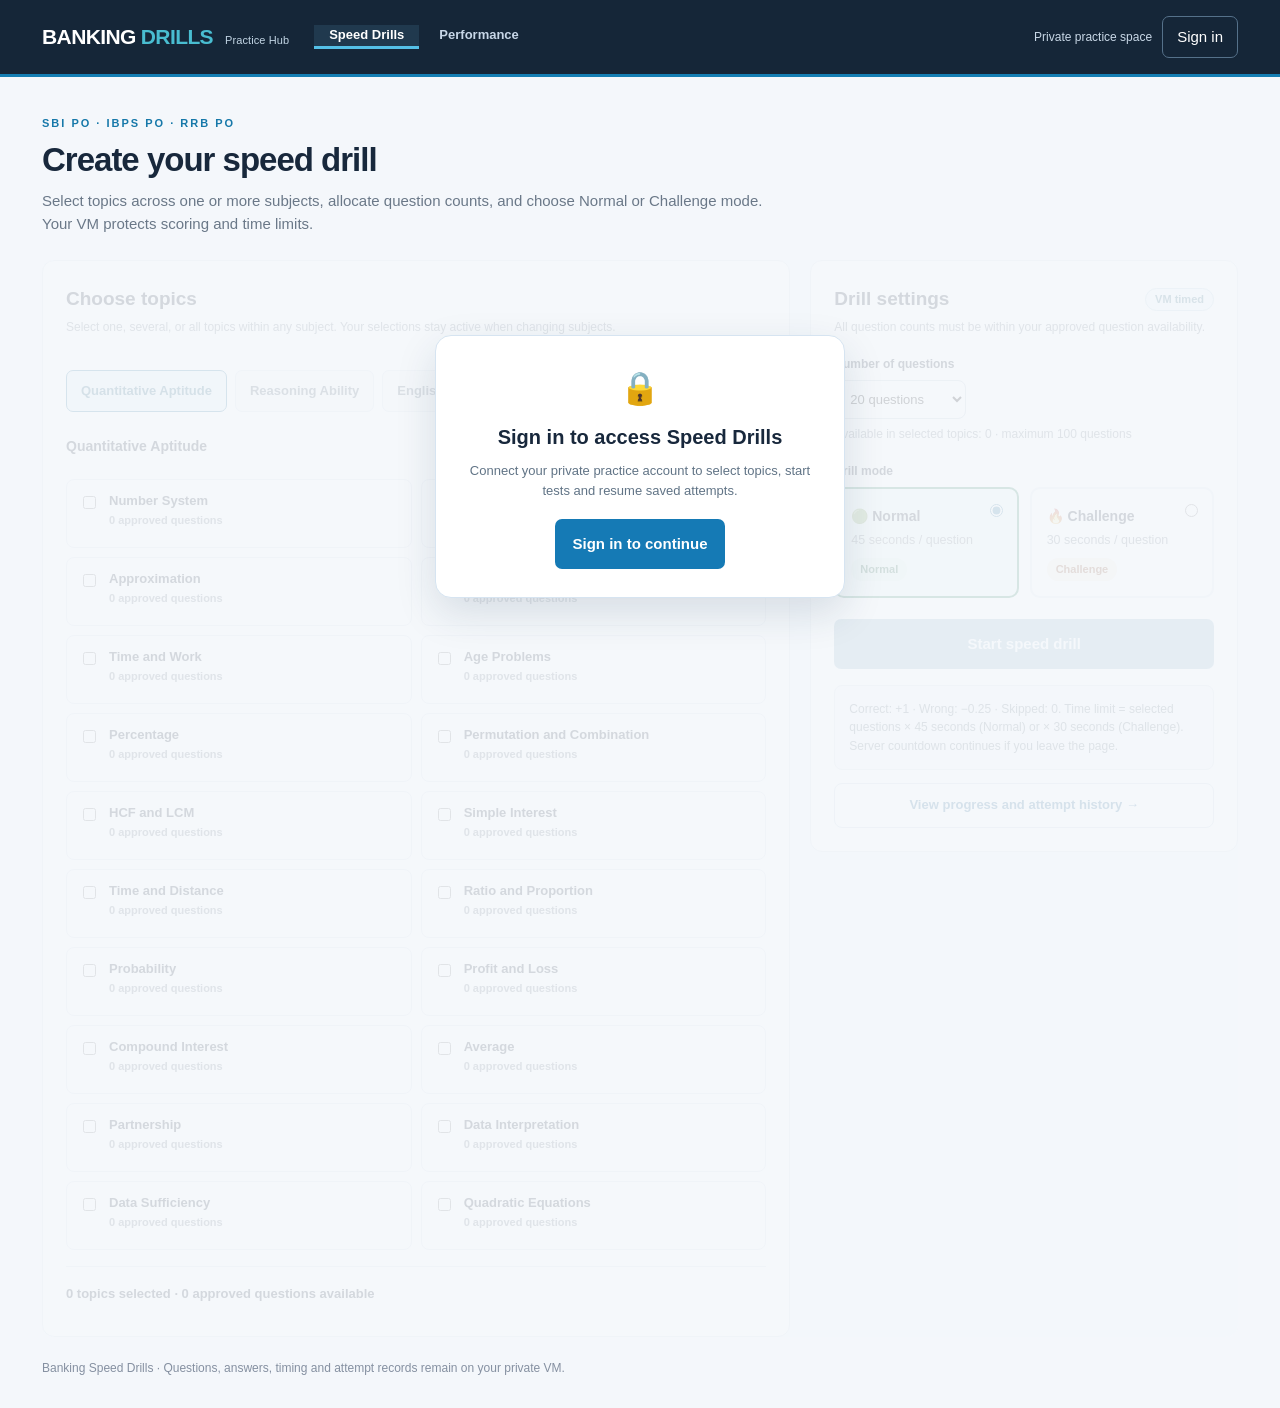
==== index.html @ c60bd1b5 "adding re" ====
<!doctype html>
<html lang="en"><head><meta charset="utf-8"><meta name="viewport" content="width=device-width,initial-scale=1"><title>Speed Drills | Banking Practice Hub</title><meta name="description" content="Create protected, timed banking exam speed drills by subject and topic."><link rel="stylesheet" href="css/drill-home.css?v=3"></head>
<body>
<header class="topbar"><div class="shell top-shell"><a class="brand" href="index.html">BANKING <span>DRILLS</span><small>Practice Hub</small></a><nav class="site-nav" aria-label="Main navigation"><a href="index.html" class="nav-item active" aria-current="page">Speed Drills</a><a href="performance.html" class="nav-item">Performance</a></nav><div class="top-actions"><span class="user-label" id="connection-state">Private practice space</span><button type="button" id="btn-unlock">Connect VM</button></div></div></header>
<main class="shell"><section class="hero"><div class="eyebrow">SBI PO · IBPS PO · RRB PO</div><h1>Create your speed drill</h1><p>Select topics across one or more subjects, allocate question counts, and choose Normal or Challenge mode. Your VM protects scoring and time limits.</p></section>
<div class="notice" id="status-banner" role="status" hidden></div>
<div class="main-grid locked" id="protected-drill">
<div id="login-mask" class="login-mask"><div class="login-mask-card"><div class="lock-icon" aria-hidden="true">🔒</div><h2>Sign in to access Speed Drills</h2><p>Connect your private practice account to select topics, start tests and resume saved attempts.</p><button type="button" class="primary" id="unlock-in-panel">Sign in to continue</button></div></div><section class="panel topics-panel"><div class="inline-header"><div><h2>Choose topics</h2><p class="small">Select one, several, or all topics within any subject. Your selections stay active when changing subjects.</p></div></div><div class="subject-tabs" role="tablist" aria-label="Subjects" id="subject-tabs"></div>
<div class="inline-header subject-toolbar"><h3 id="subject-heading">Quantitative Aptitude</h3><div class="topic-actions"><button class="subtle-btn" id="select-all" type="button">Select All</button><button class="subtle-btn clear-btn" id="clear-subject" type="button">Clear</button></div></div>
<div class="topic-grid" id="topic-list" aria-live="polite"></div>
<div class="selection-footer"><strong id="selection-help">0 topics selected</strong><div class="subject-chips" id="selected-subject-chips" aria-live="polite"></div></div></section>
<aside class="panel settings-panel"><div class="setting-title"><h2>Drill settings</h2><span class="safe-tag">VM timed</span></div><p class="small">All question counts must be within your approved question availability.</p>
<div id="single-count"><label class="setting-label" for="question-preset">Number of questions</label><div class="count-controls"><select id="question-preset" aria-label="Preset question count"><option value="5">5 questions</option><option value="10">10 questions</option><option value="15">15 questions</option><option value="20" selected>20 questions</option><option value="25">25 questions</option><option value="30">30 questions</option><option value="40">40 questions</option><option value="50">50 questions</option><option value="75">75 questions</option><option value="100">100 questions</option><option value="custom">Custom</option></select><input type="number" id="question-count" value="20" min="1" max="100" step="1" aria-label="Custom total question count" class="hidden-count" hidden></div><div class="hint" id="count-hint">Select topics to see question availability.</div></div>
<div id="multi-count" hidden><div class="setting-label">Questions by subject</div><p class="small">Set the number of questions for each selected subject. Total updates automatically.</p><div id="subject-count-fields" class="subject-count-fields"></div><div class="allocated-total"><span>Total questions</span><strong id="allocated-total">0 / 100</strong></div><div class="hint" id="allocation-hint">Maximum 100 questions per drill.</div></div>
<div class="setting-label">Drill mode</div><div class="mode-options"><label class="mode-card normal"><input type="radio" name="mode" value="normal" checked><strong>🟢 Normal</strong><small>45 seconds / question</small><span class="pill normal">Normal</span></label><label class="mode-card challenge"><input type="radio" name="mode" value="challenge"><strong>🔥 Challenge</strong><small>30 seconds / question</small><span class="pill challenge">Challenge</span></label></div>
<button id="start-drill" class="primary full" type="button">Start speed drill</button>
<div id="resume-area" class="resume-area" hidden><h3>Unfinished tests</h3><p class="hint">Resume while time remains. The VM countdown keeps running even when the browser is closed.</p><div id="resume-list"></div></div><div class="callout">Correct: +1 · Wrong: −0.25 · Skipped: 0. Time limit = selected questions × 45 seconds (Normal) or × 30 seconds (Challenge). Server countdown continues if you leave the page.</div><a class="secondary-link" href="performance.html">View progress and attempt history <span aria-hidden="true">→</span></a></aside></div>
<footer class="foot">Banking Speed Drills · Questions, answers, timing and attempt records remain on your private VM.</footer></main>
<div class="modal" id="unlock-modal" role="dialog" aria-modal="true" aria-labelledby="unlock-title"><div class="modal-box"><h2 id="unlock-title">Unlock private practice</h2><p class="hint">One-time connection on each device using your VM member credentials. No public registration.</p><form id="unlock-form"><label for="unlock-email">Account email<input type="email" id="unlock-email" required autocomplete="username" placeholder="Your VM member email"></label><label for="unlock-password">Password<input type="password" id="unlock-password" required autocomplete="current-password" placeholder="Private password"></label><div class="form-error" id="unlock-error"></div><div class="actions"><button class="secondary" type="button" id="close-unlock">Cancel</button><button class="primary" type="submit" id="submit-unlock">Connect & Sync</button></div></form></div></div>
<div class="modal" id="start-modal" role="dialog" aria-modal="true" aria-labelledby="start-title"><div class="modal-box"><h2 id="start-title">Ready to start?</h2><div id="start-summary" class="start-summary"></div><p class="hint">Your timer begins after you accept the instructions and select “I am ready to begin”. Closing the browser does not pause the timer.</p><p class="start-warning" id="unfinished-warning" hidden></p><div class="form-error" id="start-error"></div><div class="actions"><button class="secondary" id="cancel-start" type="button">Back</button><button class="primary" id="confirm-start" type="button">Start drill now</button></div></div></div>
<script src="config.js"></script><script src="js/drill-api.js?v=3"></script><script src="js/drill-home.js?v=3"></script>
</body></html>
---- css/drill-home.css ----
:root{color-scheme:light;--bg:#f4f7fb;--ink:#18283c;--muted:#6a7888;--blue:#147eb3;--line:#dce4ed;--card:#fff;--green:#168a57;--orange:#e47720}
*{box-sizing:border-box}body{margin:0;background:var(--bg);color:var(--ink);font:15px/1.55 Inter,Arial,Helvetica,sans-serif}button,input{font:inherit}button{cursor:pointer}a{color:#126eab;text-decoration:none}a:hover{text-decoration:underline}
.shell{max-width:1240px;padding:0 22px;margin:auto}.topbar{background:#152638;color:#fff;border-bottom:3px solid #147eb3}.topbar .shell{display:flex;align-items:center;justify-content:space-between;gap:20px;min-height:70px}.brand{font-weight:800;font-size:21px;letter-spacing:-.6px}.brand span{color:#49bdd1}.top-actions{display:flex;gap:10px;align-items:center}.top-actions button{border:1px solid #55718a;background:transparent;color:#fff;padding:8px 14px;border-radius:7px}.top-actions button:hover{background:#294258}.user-label{font-size:12px;color:#c9d8e7}
.hero{padding:38px 0 25px}.eyebrow{text-transform:uppercase;font-weight:800;font-size:11px;letter-spacing:2px;color:#1678a9}.hero h1{font-size:33px;letter-spacing:-1px;line-height:1.18;margin:9px 0}.hero p{color:var(--muted);max-width:730px;margin:0}.stat-grid{display:grid;grid-template-columns:repeat(4,1fr);gap:14px;margin:0 0 20px}.stat,.panel{background:#fff;border:1px solid var(--line);border-radius:12px}.stat{padding:19px 20px}.stat .number{font-weight:850;font-size:30px;line-height:1.25}.stat .description{color:var(--muted);font-size:12px}.main-grid{display:grid;grid-template-columns:minmax(0,1.75fr) minmax(305px,1fr);gap:20px;margin-bottom:22px}.panel{padding:23px}.panel h2{font-size:19px;margin:0}.panel p.small{margin:4px 0 15px;font-size:12px;color:var(--muted)}.inline-header{display:flex;justify-content:space-between;align-items:flex-start;gap:12px}.subtle-btn{padding:7px 11px;border:1px solid var(--line);border-radius:6px;background:#f8fbfe;font-size:12px;font-weight:700;color:var(--blue)}
.subject-tabs{display:flex;flex-wrap:wrap;gap:8px;margin:18px 0}.subject-tab{padding:10px 14px;border:1px solid var(--line);background:#f8f9fb;border-radius:7px;color:#465d71;font-size:13px;font-weight:700}.subject-tab.active{background:#e7f3fb;border-color:#147eb3;color:#0f668f}.topic-grid{display:grid;grid-template-columns:repeat(2,minmax(0,1fr));gap:9px}.topic{display:flex;gap:10px;align-items:flex-start;padding:12px;border:1px solid #e1e7ef;border-radius:8px;min-height:69px;cursor:pointer;background:#fff}.topic:hover{border-color:#91c5df}.topic.checked{border-color:#2581ad;background:#f2fafe}.topic input{margin-top:4px;accent-color:#1484ad}.topic .name{font-size:13px;font-weight:650;line-height:1.4}.topic .count{display:block;font-size:11px;color:var(--muted);margin-top:3px}.pill{display:inline-block;border-radius:999px;padding:3px 9px;font-size:11px;font-weight:800}.pill.normal{color:#09643b;background:#d8f5e6}.pill.challenge{color:#9d430c;background:#fff0dc}.pill.active{color:#2763a5;background:#dfedff}.pill.complete{color:#446074;background:#e9f0f6}.setting-label{display:block;font-size:12px;font-weight:800;margin:18px 0 7px}.count-field{display:flex;gap:10px;align-items:center}.count-field input{width:120px;background:#fff;border:1px solid #bfcfdc;border-radius:7px;padding:10px 12px}.hint{font-size:12px;color:var(--muted)}.mode-options{display:grid;grid-template-columns:1fr 1fr;gap:11px}.mode-card{position:relative;cursor:pointer;border:2px solid #e2eaf0;border-radius:10px;padding:15px;background:#fff}.mode-card input{position:absolute;top:12px;right:11px;accent-color:#127ab2}.mode-card strong{font-size:14px}.mode-card small{display:block;color:var(--muted);margin-top:3px}.mode-card:has(input:checked).normal{background:#edfcf4;border-color:var(--green)}.mode-card:has(input:checked).challenge{background:#fff5eb;border-color:var(--orange)}.primary{border:0;background:#157ab5;color:#fff;border-radius:7px;padding:13px 16px;font-weight:800}.primary:hover{background:#0c6297}.primary:disabled{opacity:.5;cursor:not-allowed}.primary.full{width:100%;margin-top:21px}.callout{background:#f8fbfd;border:1px solid var(--line);padding:14px;border-radius:8px;font-size:12px;color:#5d7183;margin-top:16px}.history{margin-bottom:32px}.history table{border-collapse:collapse;width:100%;font-size:13px}.history th,.history td{padding:13px 10px;text-align:left;border-bottom:1px solid var(--line)}.history th{font-size:11px;text-transform:uppercase;color:#6c8396}.history .none{padding:23px;text-align:center;color:#8090a3}.notice{padding:10px 15px;background:#fff5de;border:1px solid #f2dc9d;color:#795b21;border-radius:9px;font-size:13px;margin:0 0 20px}.progress-area{min-height:100px;border:1px dashed #d1ddea;border-radius:8px;padding:13px;margin-top:15px;display:flex;align-items:center;justify-content:center}.chart{width:100%;height:160px}.foot{font-size:12px;color:#8590a1;padding-bottom:30px}.modal{position:fixed;inset:0;background:rgba(14,30,46,.64);display:none;align-items:center;justify-content:center;z-index:99999;padding:20px}.modal.open{display:flex}.modal-box{width:min(470px,100%);background:white;border-radius:14px;padding:25px;box-shadow:0 15px 70px #0004}.modal-box h2{margin:0 0 12px;font-size:23px}.modal-box label{display:block;font-size:12px;font-weight:800;margin-top:12px}.modal-box input[type=email],.modal-box input[type=password]{display:block;border:1px solid #bac9d8;border-radius:7px;padding:12px;width:100%;margin-top:6px}.modal-box .actions{display:flex;gap:10px;margin-top:22px;justify-content:flex-end}.modal-box .actions .secondary{border:1px solid #d0d9e4;background:#f8fafc;padding:11px 16px;border-radius:7px}.form-error{color:#b32d2d;font-size:12px;margin-top:12px;min-height:18px}
@media(max-width:950px){.main-grid{grid-template-columns:1fr}.stat-grid{grid-template-columns:repeat(2,1fr)}}@media(max-width:570px){.shell{padding:0 14px}.hero{padding-top:25px}.hero h1{font-size:27px}.topic-grid{grid-template-columns:1fr}.panel{padding:17px}.topbar .shell{min-height:62px}.brand{font-size:17px}.user-label{display:none}.history{overflow-x:auto}.stat{padding:13px}.stat .number{font-size:24px}}
/* Phase 2: dedicated Drill and Performance pages, responsive subject allocations. */
.topbar .top-shell{min-height:74px;display:flex;align-items:center;gap:25px}.brand{display:flex;align-items:baseline;gap:5px;white-space:nowrap;color:#fff;text-decoration:none}.brand:hover{text-decoration:none}.brand small{font-size:11px;font-weight:500;letter-spacing:.1px;color:#c2d5e4;margin-left:7px}.site-nav{display:flex;align-items:center;gap:5px;align-self:stretch}.nav-item{padding:0 15px;display:flex;align-items:center;color:#c8d7e8;font-weight:750;font-size:13px;border-bottom:3px solid transparent;text-decoration:none}.nav-item:hover{color:#fff;text-decoration:none}.nav-item.active{color:#fff;border-bottom-color:#54c0e7;background:#20394e}.top-actions{margin-left:auto}.topics-panel{min-width:0}.subject-toolbar{align-items:center;margin:15px 0}.subject-toolbar h3{font-size:14px;margin:0}.topic-actions{display:flex;gap:8px}.subtle-btn:disabled{opacity:.45;cursor:not-allowed}.clear-btn{color:#a24536;background:#fff8f5;border-color:#e8cecb}.selection-footer{padding:17px 0 0;border-top:1px solid var(--line);margin-top:16px}.selection-footer strong{display:block;font-size:13px}.subject-chips{display:flex;flex-wrap:wrap;gap:7px;margin-top:9px}.subject-chip{background:#eef5fb;color:#3f6f90;padding:4px 9px;border-radius:99px;font-size:11px;font-weight:700}.settings-panel .setting-title{display:flex;align-items:center;justify-content:space-between;gap:10px}.safe-tag{border:1px solid #b7dce7;color:#277392;background:#effaff;padding:2px 9px;border-radius:99px;font-size:11px;font-weight:700}.count-controls{display:flex;flex-wrap:wrap;gap:9px;align-items:center}.count-controls select,.allocation-controls select{min-width:132px}.count-controls select,.count-controls input,.allocation-controls select,.allocation-controls input{background:#fff;border:1px solid #bdcedc;border-radius:8px;padding:10px 11px;max-width:100%;font:inherit;font-size:13px}.count-controls input{width:115px}.count-controls .hidden-count[hidden]{display:none}.setting-label+.count-controls+.hint{margin-top:6px}.subject-count-fields{display:grid;gap:10px}.allocation-row{display:flex;gap:8px;align-items:center;justify-content:space-between;background:#f8fbfd;padding:11px;border:1px solid #e2eaf1;border-radius:9px}.allocation-subject{display:flex;flex-direction:column;gap:2px;min-width:0}.allocation-subject strong{font-size:12px;line-height:1.25}.allocation-controls{display:flex;flex-direction:column;gap:5px;align-items:flex-end;flex-shrink:0}.allocation-controls select{min-width:0;width:128px;padding:7px}.allocation-controls input{width:128px;padding:7px}.allocated-total{display:flex;justify-content:space-between;align-items:center;padding:13px 2px 5px;border-top:1px solid var(--line);margin-top:12px;font-size:13px}.allocated-total strong{font-size:19px}.allocated-total strong.invalid{color:#b42318}.secondary-link{display:block;text-align:center;border:1px solid #cbdde9;border-radius:8px;padding:11px;margin-top:13px;font-weight:750;font-size:13px}.secondary-link:hover{background:#f0f7fc;text-decoration:none}.mode-card .pill{margin-top:8px}.start-summary{border:1px solid #e1e9f1;background:#f7fbff;border-radius:8px;padding:15px;margin-bottom:13px;line-height:1.9}.allocation-list{margin:8px 0 0;padding-left:20px;font-size:13px}.stat-grid .stat-note{color:#96a0ab;font-size:11px;margin-top:8px}.stat-grid .stat .number{font-size:27px}.performance-grid{display:grid;grid-template-columns:1fr 1fr;gap:18px;margin:0 0 21px}.movement-panel{min-height:260px}.movement-panel h2{font-size:13px;text-transform:uppercase;letter-spacing:1.5px;color:#8092b2}.movement-number{font-size:33px;font-weight:850;line-height:1.25;color:#19355f;margin-top:15px}.movement-number.negative{color:#b64e42}.movement-track{height:10px;border-radius:8px;background:#ebeff5;margin-top:35px;overflow:hidden}.movement-fill{height:100%;border-radius:9px;background:linear-gradient(90deg,#4678e2,#53bdaf);transition:width .2s}.movement-endpoints{display:flex;justify-content:space-between;gap:8px;color:#8092b2;font-size:12px;margin-top:30px}.movement-panel .hint{margin-top:12px}.performance-grid .progress-area{min-height:200px}.performance-grid .chart{height:180px}.table-wrap{overflow-x:auto}.table-wrap table{min-width:600px}.main-grid .panel{align-self:start}
@media(max-width:950px){.topbar .top-shell{gap:10px}.brand small{display:none}.site-nav{margin-left:auto}.top-actions{margin-left:0}.performance-grid{grid-template-columns:1fr}}
@media(max-width:600px){.topbar .top-shell{flex-wrap:wrap;gap:0;justify-content:space-between;padding-top:8px;padding-bottom:0}.brand{font-size:18px}.site-nav{order:3;width:100%;justify-content:stretch;margin-top:6px}.nav-item{flex:1;justify-content:center;padding:9px 5px;font-size:12px}.top-actions{order:2}.top-actions button{padding:7px 9px;font-size:12px}.subject-tabs{flex-wrap:nowrap;overflow-x:auto;padding-bottom:4px}.subject-tab{white-space:nowrap}.setting-title h2{font-size:17px}.mode-card{padding:10px}.mode-card strong{font-size:12px}.allocation-row{flex-direction:row}.movement-panel{min-height:0}.stat-grid{gap:10px}.stat-grid .stat .number{font-size:23px}.stat-grid .stat-note{font-size:10px}.hero h1{font-size:28px}}

/* Login gating, Resume Test, loading UI. Exam CSS remains byte-identical. */
.main-grid{position:relative}
.main-grid.locked>.panel{opacity:.3;pointer-events:none;user-select:none;filter:grayscale(.3)}
.login-mask{position:absolute;inset:0;z-index:10;display:flex;align-items:flex-start;justify-content:center;padding:75px 15px 15px;background:rgba(244,247,251,.52);border-radius:12px}
.login-mask[hidden],.resume-area[hidden],.start-warning[hidden],.performance-loading[hidden]{display:none!important}
.login-mask-card{background:#fff;box-shadow:0 15px 40px #15385222;border:1px solid #d6e4f1;text-align:center;border-radius:16px;padding:28px;max-width:410px;width:100%}
.login-mask-card h2{font-size:20px;margin:8px 0}.login-mask-card p{color:#617486;font-size:13px;margin:0 0 18px}
.lock-icon{font-size:32px}.login-mask-card button{min-width:170px}
.resume-area{border:1px solid #c3d8e8;border-radius:10px;background:#f7fbff;margin-top:15px;padding:13px}
.resume-area h3{font-size:15px;margin:0 0 4px;color:#214969}.resume-area>.hint{margin:0 0 11px}
.resume-row{border-top:1px solid #dce9f3;display:flex;align-items:center;justify-content:space-between;gap:10px;padding:12px 0}
.resume-row:first-child{border-top:0}.resume-row strong{display:block;font-size:12px}.resume-row small{display:block;color:#7890a4;font-size:11px}
.resume-btn{border:1px solid #157ab5;border-radius:8px;background:#fff;color:#136c9c;padding:7px 10px;white-space:nowrap;font-weight:800;font-size:12px}
.resume-btn:hover{background:#e9f5fc;text-decoration:none}
.start-warning{background:#fff6e8;border:1px solid #f4be70;padding:11px;color:#78420b;border-radius:8px;font-size:13px;line-height:1.5}
.performance-loading{position:fixed;inset:0;z-index:99;display:flex;justify-content:center;align-items:center;background:rgba(244,247,251,.97)}
.loading-card{border:1px solid #d4e4f1;border-radius:14px;background:#fff;padding:28px 34px;box-shadow:0 10px 40px #142d3e15;text-align:center;max-width:370px}
.loading-card strong{display:block;font-size:18px;margin:15px 0 5px}.loading-card p{font-size:13px;color:#607b90;margin:0}
.loading-ring{margin:auto;width:44px;height:44px;border:4px solid #d6ebf5;border-top-color:#147eb3;border-radius:50%;animation:drills-spin .75s linear infinite}
@keyframes drills-spin{to{transform:rotate(360deg)}}
@media(max-width:600px){.login-mask{padding-top:35px}.resume-row{align-items:flex-start}.login-mask-card{padding:20px}}
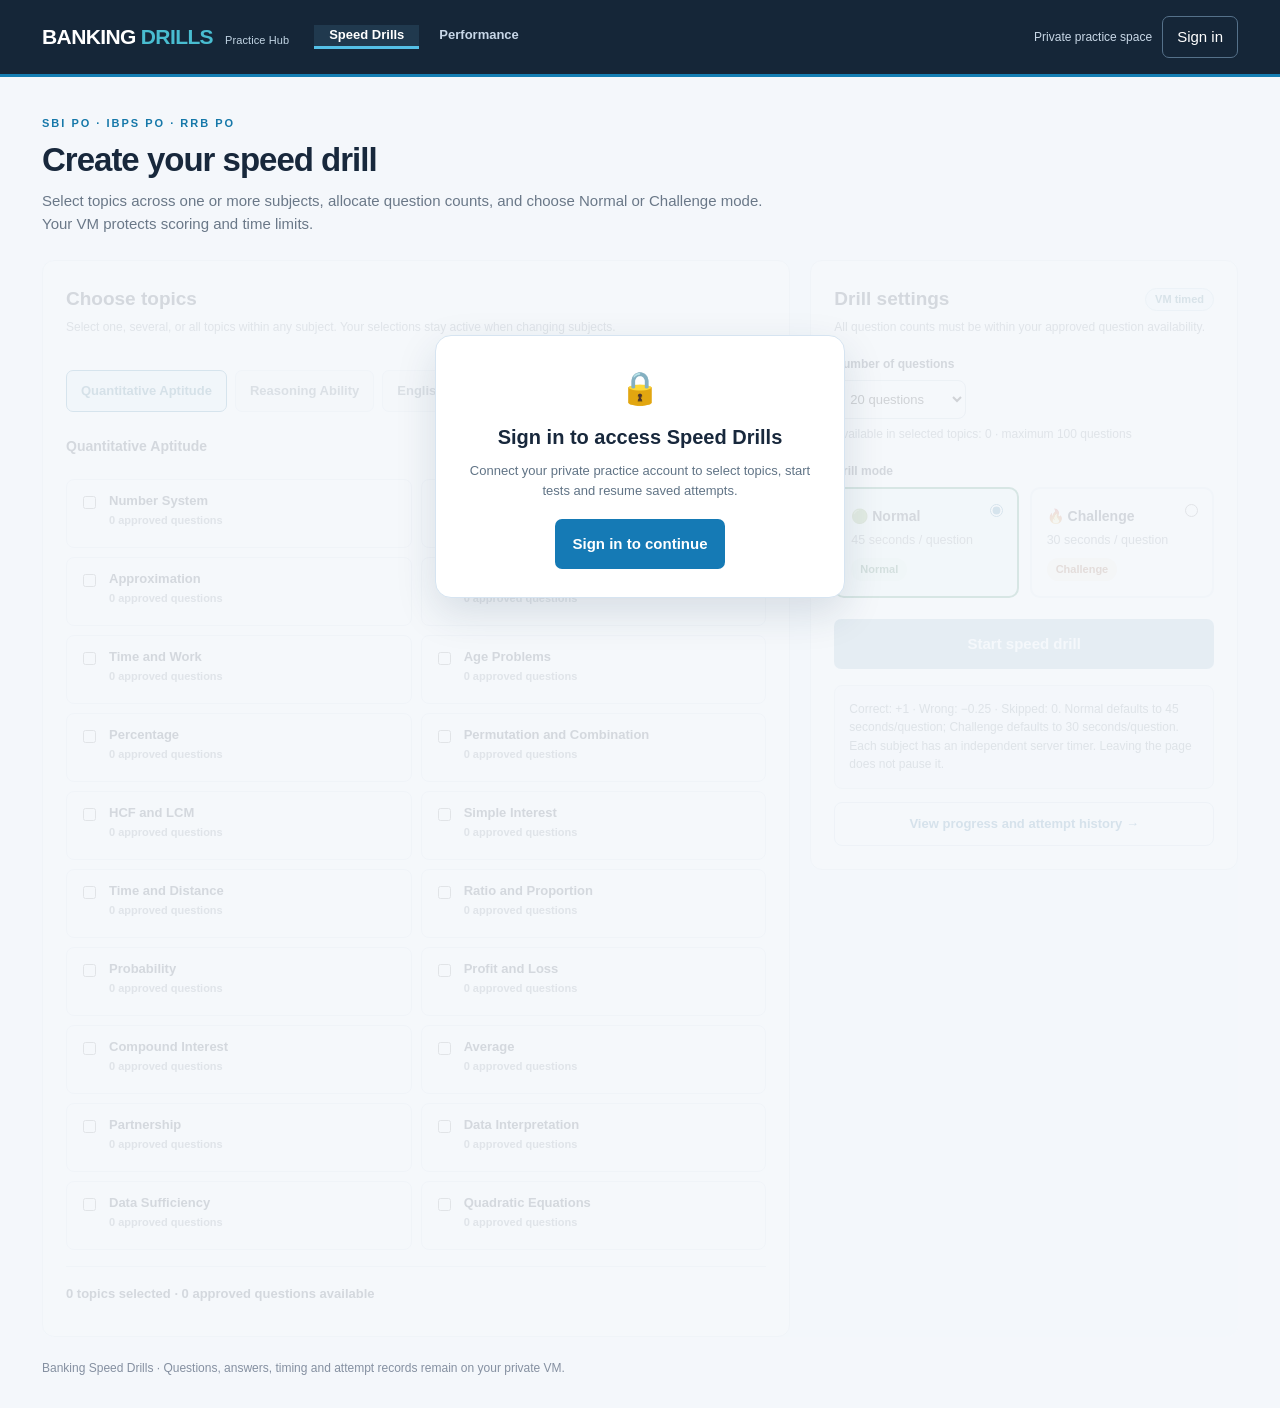
==== commit 6ab6e7b4: "adding upadate 2" ====
--- a/index.html
+++ b/index.html
@@ -1,5 +1,5 @@
 <!doctype html>
-<html lang="en"><head><meta charset="utf-8"><meta name="viewport" content="width=device-width,initial-scale=1"><title>Speed Drills | Banking Practice Hub</title><meta name="description" content="Create protected, timed banking exam speed drills by subject and topic."><link rel="stylesheet" href="css/drill-home.css?v=3"></head>
+<html lang="en"><head><meta charset="utf-8"><meta name="viewport" content="width=device-width,initial-scale=1"><title>Speed Drills | Banking Practice Hub</title><meta name="description" content="Create protected, timed banking exam speed drills by subject and topic."><link rel="stylesheet" href="css/drill-home.css?v=6"></head>
 <body>
 <header class="topbar"><div class="shell top-shell"><a class="brand" href="index.html">BANKING <span>DRILLS</span><small>Practice Hub</small></a><nav class="site-nav" aria-label="Main navigation"><a href="index.html" class="nav-item active" aria-current="page">Speed Drills</a><a href="performance.html" class="nav-item">Performance</a></nav><div class="top-actions"><span class="user-label" id="connection-state">Private practice space</span><button type="button" id="btn-unlock">Connect VM</button></div></div></header>
 <main class="shell"><section class="hero"><div class="eyebrow">SBI PO · IBPS PO · RRB PO</div><h1>Create your speed drill</h1><p>Select topics across one or more subjects, allocate question counts, and choose Normal or Challenge mode. Your VM protects scoring and time limits.</p></section>
@@ -13,10 +13,17 @@
 <div id="single-count"><label class="setting-label" for="question-preset">Number of questions</label><div class="count-controls"><select id="question-preset" aria-label="Preset question count"><option value="5">5 questions</option><option value="10">10 questions</option><option value="15">15 questions</option><option value="20" selected>20 questions</option><option value="25">25 questions</option><option value="30">30 questions</option><option value="40">40 questions</option><option value="50">50 questions</option><option value="75">75 questions</option><option value="100">100 questions</option><option value="custom">Custom</option></select><input type="number" id="question-count" value="20" min="1" max="100" step="1" aria-label="Custom total question count" class="hidden-count" hidden></div><div class="hint" id="count-hint">Select topics to see question availability.</div></div>
 <div id="multi-count" hidden><div class="setting-label">Questions by subject</div><p class="small">Set the number of questions for each selected subject. Total updates automatically.</p><div id="subject-count-fields" class="subject-count-fields"></div><div class="allocated-total"><span>Total questions</span><strong id="allocated-total">0 / 100</strong></div><div class="hint" id="allocation-hint">Maximum 100 questions per drill.</div></div>
 <div class="setting-label">Drill mode</div><div class="mode-options"><label class="mode-card normal"><input type="radio" name="mode" value="normal" checked><strong>🟢 Normal</strong><small>45 seconds / question</small><span class="pill normal">Normal</span></label><label class="mode-card challenge"><input type="radio" name="mode" value="challenge"><strong>🔥 Challenge</strong><small>30 seconds / question</small><span class="pill challenge">Challenge</span></label></div>
+<div id="section-time-settings" class="section-times" hidden>
+  <div class="setting-label">Section timing</div>
+  <p class="small">The selected mode applies to all subjects. Adjust seconds per question separately for any subject; its section time is calculated automatically.</p>
+  <div id="section-time-fields"></div>
+  <div class="allocated-total"><span>Maximum combined time</span><strong id="total-section-time">—</strong></div>
+  <p class="hint">Subject order is randomized by the VM. A submitted/expired section cannot be reopened.</p>
+</div>
 <button id="start-drill" class="primary full" type="button">Start speed drill</button>
-<div id="resume-area" class="resume-area" hidden><h3>Unfinished tests</h3><p class="hint">Resume while time remains. The VM countdown keeps running even when the browser is closed.</p><div id="resume-list"></div></div><div class="callout">Correct: +1 · Wrong: −0.25 · Skipped: 0. Time limit = selected questions × 45 seconds (Normal) or × 30 seconds (Challenge). Server countdown continues if you leave the page.</div><a class="secondary-link" href="performance.html">View progress and attempt history <span aria-hidden="true">→</span></a></aside></div>
+<div id="resume-area" class="resume-area" hidden><h3>Unfinished tests</h3><p class="hint">Resume while time remains. The VM countdown keeps running even when the browser is closed.</p><div id="resume-list"></div></div><div class="callout">Correct: +1 · Wrong: −0.25 · Skipped: 0. Normal defaults to 45 seconds/question; Challenge defaults to 30 seconds/question. Each subject has an independent server timer. Leaving the page does not pause it.</div><a class="secondary-link" href="performance.html">View progress and attempt history <span aria-hidden="true">→</span></a></aside></div>
 <footer class="foot">Banking Speed Drills · Questions, answers, timing and attempt records remain on your private VM.</footer></main>
 <div class="modal" id="unlock-modal" role="dialog" aria-modal="true" aria-labelledby="unlock-title"><div class="modal-box"><h2 id="unlock-title">Unlock private practice</h2><p class="hint">One-time connection on each device using your VM member credentials. No public registration.</p><form id="unlock-form"><label for="unlock-email">Account email<input type="email" id="unlock-email" required autocomplete="username" placeholder="Your VM member email"></label><label for="unlock-password">Password<input type="password" id="unlock-password" required autocomplete="current-password" placeholder="Private password"></label><div class="form-error" id="unlock-error"></div><div class="actions"><button class="secondary" type="button" id="close-unlock">Cancel</button><button class="primary" type="submit" id="submit-unlock">Connect & Sync</button></div></form></div></div>
 <div class="modal" id="start-modal" role="dialog" aria-modal="true" aria-labelledby="start-title"><div class="modal-box"><h2 id="start-title">Ready to start?</h2><div id="start-summary" class="start-summary"></div><p class="hint">Your timer begins after you accept the instructions and select “I am ready to begin”. Closing the browser does not pause the timer.</p><p class="start-warning" id="unfinished-warning" hidden></p><div class="form-error" id="start-error"></div><div class="actions"><button class="secondary" id="cancel-start" type="button">Back</button><button class="primary" id="confirm-start" type="button">Start drill now</button></div></div></div>
-<script src="config.js"></script><script src="js/drill-api.js?v=3"></script><script src="js/drill-home.js?v=3"></script>
+<script src="config.js"></script><script src="js/drill-api.js?v=6"></script><script src="js/drill-home.js?v=6"></script>
 </body></html>
--- a/css/drill-home.css
+++ b/css/drill-home.css
@@ -30,3 +30,20 @@
 .loading-ring{margin:auto;width:44px;height:44px;border:4px solid #d6ebf5;border-top-color:#147eb3;border-radius:50%;animation:drills-spin .75s linear infinite}
 @keyframes drills-spin{to{transform:rotate(360deg)}}
 @media(max-width:600px){.login-mask{padding-top:35px}.resume-row{align-items:flex-start}.login-mask-card{padding:20px}}
+/* v6 additive controls. Original TCS exam CSS/assets are unchanged. */
+.section-times{margin-top:18px;border-top:1px solid #dce6ee;padding-top:5px}
+.section-time-row{display:flex;justify-content:space-between;gap:12px;align-items:center;border:1px solid #e1e9f0;border-radius:9px;padding:11px;margin:8px 0;background:#fcfdff}
+.section-time-row strong{font-size:12px}.section-time-row small{display:block;color:#60798d;font-size:11px;margin-top:2px}
+.section-time-controls{display:flex;align-items:center;gap:6px;flex-wrap:wrap}.section-time-controls select,.section-time-controls input{font:inherit;font-size:12px;border:1px solid #bed0de;border-radius:7px;background:#fff;padding:8px;max-width:162px}
+.section-time-controls input{max-width:82px}
+.trend-controls{display:flex;align-items:flex-end;flex-wrap:wrap;gap:9px;margin-top:13px}
+.trend-controls label{display:flex;flex-direction:column;gap:5px;font-size:11px;font-weight:750;color:#576d80}
+.trend-controls select{font:inherit;font-size:12px;background:#fff;border:1px solid #cfdeec;border-radius:6px;padding:8px;max-width:200px}
+#trend-note{margin-top:9px;display:block}.progress-area{min-height:190px}.progress-area .chart{height:auto;max-height:275px}
+.history-pagination{margin-top:16px;display:flex;justify-content:space-between;align-items:center;flex-wrap:wrap;gap:12px}
+.history-page-buttons{display:flex;align-items:center;gap:5px;flex-wrap:wrap}
+.history-page-buttons button{border:1px solid #d1dfeb;background:#fff;color:#155e86;border-radius:6px;padding:7px 10px;font:inherit;font-size:12px;font-weight:700}
+.history-page-buttons button:disabled{opacity:.48;cursor:default}
+.history-page-buttons .page-number.current{background:#147eb3;color:#fff;opacity:1;border-color:#147eb3}
+#history-pages{display:flex;gap:5px;align-items:center}
+@media(max-width:680px){.section-time-row{align-items:flex-start;flex-direction:column}.trend-controls label{min-width:100px;flex:1}.trend-controls select{width:100%}}
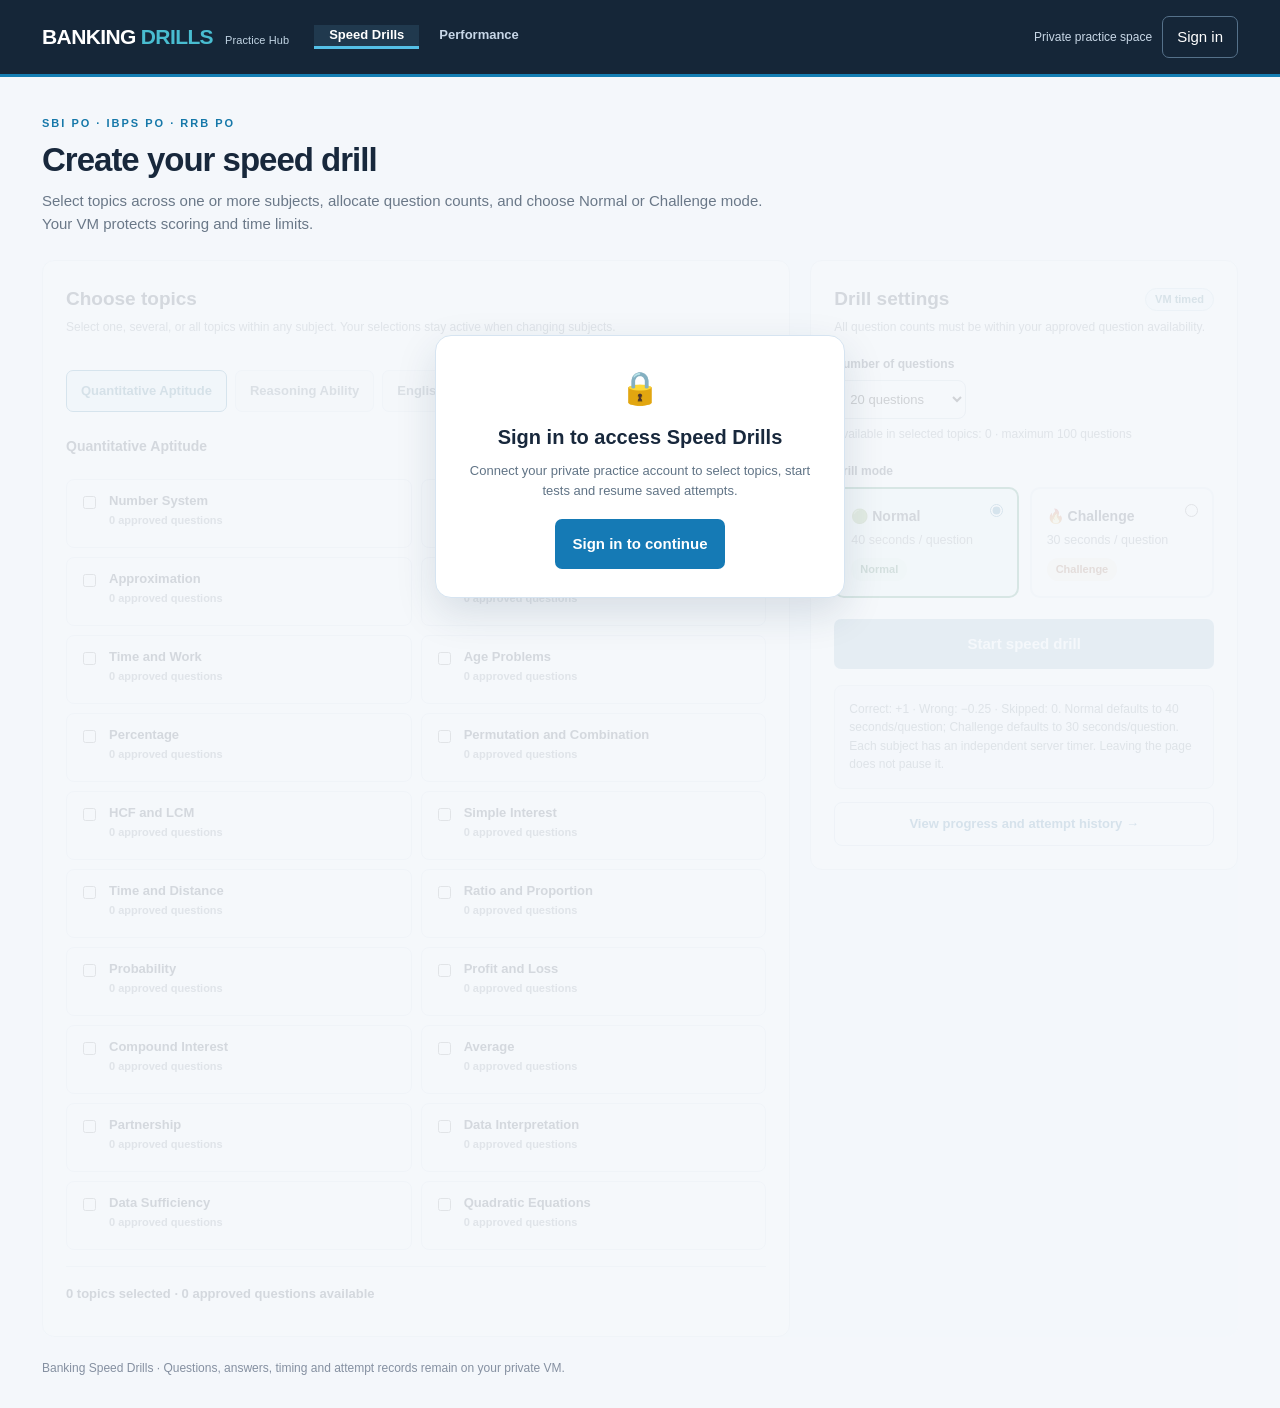
==== commit 8dcb3049: "Adding the update 8" ====
--- a/index.html
+++ b/index.html
@@ -1,5 +1,6 @@
 <!doctype html>
-<html lang="en"><head><meta charset="utf-8"><meta name="viewport" content="width=device-width,initial-scale=1"><title>Speed Drills | Banking Practice Hub</title><meta name="description" content="Create protected, timed banking exam speed drills by subject and topic."><link rel="stylesheet" href="css/drill-home.css?v=6"></head>
+<html lang="en"><head><meta charset="utf-8"><meta name="viewport" content="width=device-width,initial-scale=1"><title>Speed Drills | Banking Practice Hub</title><meta name="description" content="Create protected, timed banking exam speed drills by subject and topic."><link rel="stylesheet" href="css/drill-home.css?v=11_2"><link rel="stylesheet" href="css/mobile-responsive.css?v=7">
+    <link rel="stylesheet" href="css/mobile-fixes-v8.css?v=10_3"></head>
 <body>
 <header class="topbar"><div class="shell top-shell"><a class="brand" href="index.html">BANKING <span>DRILLS</span><small>Practice Hub</small></a><nav class="site-nav" aria-label="Main navigation"><a href="index.html" class="nav-item active" aria-current="page">Speed Drills</a><a href="performance.html" class="nav-item">Performance</a></nav><div class="top-actions"><span class="user-label" id="connection-state">Private practice space</span><button type="button" id="btn-unlock">Connect VM</button></div></div></header>
 <main class="shell"><section class="hero"><div class="eyebrow">SBI PO · IBPS PO · RRB PO</div><h1>Create your speed drill</h1><p>Select topics across one or more subjects, allocate question counts, and choose Normal or Challenge mode. Your VM protects scoring and time limits.</p></section>
@@ -12,18 +13,11 @@
 <aside class="panel settings-panel"><div class="setting-title"><h2>Drill settings</h2><span class="safe-tag">VM timed</span></div><p class="small">All question counts must be within your approved question availability.</p>
 <div id="single-count"><label class="setting-label" for="question-preset">Number of questions</label><div class="count-controls"><select id="question-preset" aria-label="Preset question count"><option value="5">5 questions</option><option value="10">10 questions</option><option value="15">15 questions</option><option value="20" selected>20 questions</option><option value="25">25 questions</option><option value="30">30 questions</option><option value="40">40 questions</option><option value="50">50 questions</option><option value="75">75 questions</option><option value="100">100 questions</option><option value="custom">Custom</option></select><input type="number" id="question-count" value="20" min="1" max="100" step="1" aria-label="Custom total question count" class="hidden-count" hidden></div><div class="hint" id="count-hint">Select topics to see question availability.</div></div>
 <div id="multi-count" hidden><div class="setting-label">Questions by subject</div><p class="small">Set the number of questions for each selected subject. Total updates automatically.</p><div id="subject-count-fields" class="subject-count-fields"></div><div class="allocated-total"><span>Total questions</span><strong id="allocated-total">0 / 100</strong></div><div class="hint" id="allocation-hint">Maximum 100 questions per drill.</div></div>
-<div class="setting-label">Drill mode</div><div class="mode-options"><label class="mode-card normal"><input type="radio" name="mode" value="normal" checked><strong>🟢 Normal</strong><small>45 seconds / question</small><span class="pill normal">Normal</span></label><label class="mode-card challenge"><input type="radio" name="mode" value="challenge"><strong>🔥 Challenge</strong><small>30 seconds / question</small><span class="pill challenge">Challenge</span></label></div>
-<div id="section-time-settings" class="section-times" hidden>
-  <div class="setting-label">Section timing</div>
-  <p class="small">The selected mode applies to all subjects. Adjust seconds per question separately for any subject; its section time is calculated automatically.</p>
-  <div id="section-time-fields"></div>
-  <div class="allocated-total"><span>Maximum combined time</span><strong id="total-section-time">—</strong></div>
-  <p class="hint">Subject order is randomized by the VM. A submitted/expired section cannot be reopened.</p>
-</div>
-<button id="start-drill" class="primary full" type="button">Start speed drill</button>
-<div id="resume-area" class="resume-area" hidden><h3>Unfinished tests</h3><p class="hint">Resume while time remains. The VM countdown keeps running even when the browser is closed.</p><div id="resume-list"></div></div><div class="callout">Correct: +1 · Wrong: −0.25 · Skipped: 0. Normal defaults to 45 seconds/question; Challenge defaults to 30 seconds/question. Each subject has an independent server timer. Leaving the page does not pause it.</div><a class="secondary-link" href="performance.html">View progress and attempt history <span aria-hidden="true">→</span></a></aside></div>
+<div class="setting-label">Drill mode</div><div class="mode-options"><label class="mode-card normal"><input type="radio" name="mode" value="normal" checked><strong>🟢 Normal</strong><small>40 seconds / question</small><span class="pill normal">Normal</span></label><label class="mode-card challenge"><input type="radio" name="mode" value="challenge"><strong>🔥 Challenge</strong><small>30 seconds / question</small><span class="pill challenge">Challenge</span></label></div>
+<button id="start-drill" class="primary full" type="button">Start speed drill</button><div id="drill-validation-warning" role="alert" aria-live="assertive" hidden></div>
+<div id="resume-area" class="resume-area" hidden><div class="resume-heading"><h3>Unfinished tests</h3><button type="button" id="cancel-all-unfinished" class="resume-cancel-all">Cancel All Unfinished Tests</button></div><p class="hint">Resume while time remains. The VM countdown keeps running even when the browser is closed.</p><p id="resume-error" class="resume-error" role="alert" hidden></p><div id="resume-list"></div></div><div class="callout">Correct: +1 · Wrong: −0.25 · Skipped: 0. Normal defaults to 40 seconds/question; Challenge defaults to 30 seconds/question. Each subject has an independent server timer. Leaving the page does not pause it.</div><a class="secondary-link" href="performance.html">View progress and attempt history <span aria-hidden="true">→</span></a></aside></div>
 <footer class="foot">Banking Speed Drills · Questions, answers, timing and attempt records remain on your private VM.</footer></main>
 <div class="modal" id="unlock-modal" role="dialog" aria-modal="true" aria-labelledby="unlock-title"><div class="modal-box"><h2 id="unlock-title">Unlock private practice</h2><p class="hint">One-time connection on each device using your VM member credentials. No public registration.</p><form id="unlock-form"><label for="unlock-email">Account email<input type="email" id="unlock-email" required autocomplete="username" placeholder="Your VM member email"></label><label for="unlock-password">Password<input type="password" id="unlock-password" required autocomplete="current-password" placeholder="Private password"></label><div class="form-error" id="unlock-error"></div><div class="actions"><button class="secondary" type="button" id="close-unlock">Cancel</button><button class="primary" type="submit" id="submit-unlock">Connect & Sync</button></div></form></div></div>
 <div class="modal" id="start-modal" role="dialog" aria-modal="true" aria-labelledby="start-title"><div class="modal-box"><h2 id="start-title">Ready to start?</h2><div id="start-summary" class="start-summary"></div><p class="hint">Your timer begins after you accept the instructions and select “I am ready to begin”. Closing the browser does not pause the timer.</p><p class="start-warning" id="unfinished-warning" hidden></p><div class="form-error" id="start-error"></div><div class="actions"><button class="secondary" id="cancel-start" type="button">Back</button><button class="primary" id="confirm-start" type="button">Start drill now</button></div></div></div>
-<script src="config.js"></script><script src="js/drill-api.js?v=6"></script><script src="js/drill-home.js?v=6"></script>
+<script src="config.js"></script><script src="js/drill-api.js?v=12"></script><script src="js/drill-home.js?v=14"></script>
 </body></html>
--- a/css/drill-home.css
+++ b/css/drill-home.css
@@ -47,3 +47,14 @@
 .history-page-buttons .page-number.current{background:#147eb3;color:#fff;opacity:1;border-color:#147eb3}
 #history-pages{display:flex;gap:5px;align-items:center}
 @media(max-width:680px){.section-time-row{align-items:flex-start;flex-direction:column}.trend-controls label{min-width:100px;flex:1}.trend-controls select{width:100%}}
+
+/* Cancel only unfinished tests; keep completed attempts and scores. */
+.resume-heading{display:flex;align-items:center;justify-content:space-between;gap:10px;flex-wrap:wrap;margin-bottom:6px}
+.resume-heading h3{margin:0}
+.resume-cancel-all{font:inherit;font-size:12px;font-weight:700;color:#b42318;background:#fff;border:1px solid #e7aaa4;border-radius:7px;padding:7px 10px;cursor:pointer}
+.resume-cancel-all:hover{background:#fff0ed}
+.resume-cancel-all:focus-visible{outline:2px solid #b42318;outline-offset:2px}
+.resume-cancel-all:disabled{opacity:.6;cursor:wait}
+.resume-error{color:#b42318;background:#fff3f1;border:1px solid #f0c5bf;padding:9px 10px;border-radius:7px;font-size:12px}
+.resume-error[hidden]{display:none}
+@media(max-width:600px){.resume-heading{align-items:flex-start;flex-direction:column}.resume-cancel-all{width:100%;min-height:40px}}
--- a/css/mobile-responsive.css
+++ b/css/mobile-responsive.css
@@ -0,0 +1,175 @@
+/* Mobile-only layout adaptation. Desktop HTML, CSS, renderer, and palette unchanged. */
+@media (max-width:767px) {
+  /* Home, drill setup and performance */
+  body:not(.exam-page) .shell { width:100%; max-width:100%; padding-left:12px; padding-right:12px; box-sizing:border-box; }
+  body:not(.exam-page) .topbar .top-shell { gap:6px; }
+  body:not(.exam-page) .brand {font-size:17px; min-width:0;}
+  body:not(.exam-page) .site-nav { width:100%; }
+  body:not(.exam-page) .nav-item { min-height:42px; }
+  body:not(.exam-page) .main-grid { display:grid; grid-template-columns:minmax(0,1fr); }
+  body:not(.exam-page) .panel { min-width:0; }
+  body:not(.exam-page) .setting-title { gap:5px; }
+  body:not(.exam-page) .topic-grid { grid-template-columns:1fr; }
+  body:not(.exam-page) .mode-options { grid-template-columns:repeat(2,minmax(0,1fr)); }
+  body:not(.exam-page) .mode-card { min-width:0; }
+  body:not(.exam-page) .allocation-row { flex-wrap:wrap; }
+  body:not(.exam-page) .allocation-controls { width:100%; align-items:stretch; }
+  body:not(.exam-page) .allocation-controls select,
+  body:not(.exam-page) .allocation-controls input { width:100%; }
+  body:not(.exam-page) .stat-grid { grid-template-columns:repeat(2,minmax(0,1fr)); }
+  body:not(.exam-page) .performance-grid { grid-template-columns:minmax(0,1fr); }
+  body:not(.exam-page) .stat .number {overflow-wrap:anywhere;}
+  body:not(.exam-page) .movement-endpoints {flex-wrap:wrap;}
+  body:not(.exam-page) .trend-controls {display:flex;flex-wrap:wrap;gap:8px;}
+  body:not(.exam-page) .trend-controls label { flex:1 1 130px; min-width:0; }
+  body:not(.exam-page) .trend-controls select { max-width:100%; width:100%; }
+  body:not(.exam-page) .history-page-buttons { flex-wrap:wrap; justify-content:center; }
+  body:not(.exam-page) .history-pagination { flex-wrap:wrap; gap:10px; justify-content:center; }
+  body:not(.exam-page) .table-wrap { overflow-x:auto; -webkit-overflow-scrolling:touch; }
+  body:not(.exam-page) .modal {padding:12px;}
+  body:not(.exam-page) .modal-box { max-height:calc(100dvh - 24px); overflow:auto; padding:18px; }
+  body:not(.exam-page) .modal-box .actions { flex-wrap:wrap; }
+  body:not(.exam-page) .modal-box .actions button { min-height:44px; }
+  body:not(.exam-page) .resume-row {flex-wrap:wrap;}
+  body:not(.exam-page) .resume-btn {min-height:44px;display:inline-flex;align-items:center;}
+  body:not(.exam-page) .hero p {font-size:14px;line-height:1.5;}
+
+  /* Results: keep the original cards and tables intact, scroll wide ones. */
+  .result-main { padding:12px 10px !important; overflow-x:hidden; }
+  .result-inner {width:100%;max-width:100%;gap:12px;min-width:0;}
+  .result-card { padding:14px 12px; min-width:0; overflow-x:auto; -webkit-overflow-scrolling:touch; }
+  .result-header-inner {flex-wrap:wrap;gap:8px;}
+  .result-actions {display:grid;grid-template-columns:repeat(2,minmax(0,1fr));gap:8px;}
+  .result-actions button {width:100%;min-height:44px;padding:9px 8px;}
+  .overall-score-box { flex-wrap:wrap;gap:12px; }
+  .overall-score {font-size:36px;}
+  .overall-stats {display:grid;grid-template-columns:repeat(2,minmax(0,1fr));gap:8px;}
+  .stat-box {min-width:0;padding:10px 4px;}
+  .charts-wrap {flex-direction:column;gap:14px;}
+  .chart-box {max-width:100%;width:100%;min-width:0;overflow-x:auto;}
+  .chart-box svg {max-width:100%;height:auto;}
+  .result-table {min-width:570px;}
+  .time-table,.history-table {min-width:490px;}
+  .result-card .table-scroll,.trend-chart-wrap {overflow-x:auto;-webkit-overflow-scrolling:touch;}
+
+  /* Original exam, with phone-size canvas instead of hard 900px minimum. */
+  body.exam-page {zoom:1!important;}
+  body.exam-page #screen-exam { position:fixed!important;inset:0!important;width:100%!important;height:100dvh!important;max-height:100dvh!important;overflow:hidden!important;background:#fff; }
+  body.exam-page #wrapper {width:100%!important;height:100%!important;min-width:0!important;overflow:hidden!important;}
+  body.exam-page #minwidth {min-width:0!important;width:100%!important;height:100%!important;overflow:hidden!important;}
+  body.exam-page #candidateConsoleId {width:100%!important;max-width:100%!important;min-width:0!important;}
+  body.exam-page #questionContent {width:100%!important;max-width:100%!important;min-width:0!important;overflow:hidden!important;}
+  body.exam-page .headergrup {width:100%!important;min-width:0!important;}
+  body.exam-page #sub-header {display:flex!important;width:100%!important;min-width:0!important;min-height:43px!important;height:auto!important;align-items:center;gap:7px;box-sizing:border-box;background:#333!important;padding:5px 9px!important;}
+  body.exam-page #sub-header .exam_name {display:block!important;min-width:0;flex:1 1 auto;float:none!important;width:auto!important;}
+  body.exam-page #sub-header .test-header {font-size:12px!important;line-height:1.25;color:#ffdc00;display:block;white-space:normal;}
+  body.exam-page #sub-header .helpinstruction_div {display:flex!important;gap:6px!important;float:none!important;flex:0 0 auto;align-items:center;}
+  body.exam-page #sub-header .instruction_div,body.exam-page #sub-header .viewquestion_div {float:none!important;display:block!important;}
+  body.exam-page #sub-header #VI,body.exam-page #sub-header #viewQPButton {font-size:11px!important;min-height:34px!important;padding:4px 6px!important;white-space:nowrap;}
+  body.exam-page #sub-header .time-details_new {display:none!important;}
+  body.exam-page #sub-header .skipLink_div {display:none!important;}
+  body.exam-page #analyse-top-bar {float:none!important;margin:0!important;max-width:100%;display:flex;gap:7px!important;flex-wrap:wrap;order:2;}
+  body.exam-page.bankdrills-analyse-mode #sub-header {flex-wrap:wrap!important;}
+  body.exam-page.bankdrills-analyse-mode #sub-header .exam_name {flex:1 1 auto!important;}
+  body.exam-page.bankdrills-analyse-mode #analyse-top-bar {order:3!important;flex:1 1 100%!important;width:100%!important;justify-content:space-between!important;align-items:center!important;}
+  body.exam-page.bankdrills-analyse-mode #mobile-palette-toggle {top:230px!important;}
+  body.exam-page.bankdrills-analyse-mode #currentQues {height:max(130px,calc(100dvh - 440px))!important;min-height:130px!important;}
+  body.exam-page #analyse-top-bar label {font-size:12px!important;}
+  body.exam-page #btn-back-to-results {padding:8px!important;min-height:34px;}
+  body.exam-page .profile-grouping-section {width:100%!important;min-width:0!important;box-sizing:border-box;}
+  body.exam-page .profile-grouping-section #col1.Lft_Section.column {width:100%!important;min-width:0!important;}
+  body.exam-page .profile-grouping-section #col2.Rght_Section.column {display:none!important;}
+  body.exam-page .profile-grouping-section .profileDetailsCricle {width:100%!important;}
+  body.exam-page #sectionbox2id {max-width:100%!important;overflow-x:auto!important;white-space:nowrap;}
+  body.exam-page #sectionsField {width:100%!important;max-width:100%!important;overflow:hidden!important;}
+  body.exam-page #sectionbox2id .sectionChangeExamLab {max-width:42vw;overflow:hidden;text-overflow:ellipsis;white-space:nowrap;}
+  body.exam-page #Questn_Area {width:100%!important;min-width:0!important;max-width:100%!important;box-sizing:border-box;}
+  body.exam-page #currentQues {width:100%!important;min-width:0!important;max-width:100%!important;box-sizing:border-box;height:max(150px,calc(100dvh - 355px))!important;min-height:150px!important;}
+  body.exam-page #currentQues .leftDiv {width:100%!important;box-sizing:border-box;float:none!important;overflow-y:auto!important;overscroll-behavior:contain;}
+  body.exam-page #quesOuterDiv {width:100%!important;max-width:100%!important;box-sizing:border-box;}
+  body.exam-page .has-passage #quesAnsContent.Ans_Area {flex-direction:column!important;overflow-y:auto!important;}
+  body.exam-page .has-passage .groupInstructionsContextBlk,
+  body.exam-page .has-passage .question-panel-split {width:100%!important;max-width:100%!important;min-width:0!important;flex:0 0 auto!important;}
+  body.exam-page .bmt-column-resizer {display:none!important;}
+  body.exam-page .textHighlighter,
+  body.exam-page .labelForOptText,
+  body.exam-page .opt-text-wrap {overflow-wrap:anywhere;word-break:normal;}
+  body.exam-page .Ans_Area img,body.exam-page .textHighlighter img,body.exam-page .groupInstructionsContextBlk img {max-width:100%!important;height:auto!important;}
+  body.exam-page .divHeader {height:auto!important;min-height:32px!important;line-height:1.3!important;padding:7px 8px!important;}
+  body.exam-page .q-timer-badge {float:none!important;display:block!important;line-height:1.3!important;margin:3px 0!important;}
+
+  /* Original right-hand palette as an off-canvas panel on phones. */
+  body.exam-page #rightDivision {display:none!important;position:fixed!important;right:0!important;left:auto!important;top:0!important;bottom:0!important;width:min(88vw,340px)!important;height:100dvh!important;background:#e5f6fd!important;box-shadow:-8px 0 25px rgba(0,0,0,.28);z-index:10020!important;overflow:hidden!important;}
+  body.exam-page.mobile-palette-open #rightDivision {display:block!important;}
+  body.exam-page #rightDivision #col2.Rght_Section.column {position:relative!important;top:0!important;right:auto!important;bottom:auto!important;display:flex!important;width:100%!important;height:calc(100dvh - 54px)!important;max-height:none!important;overflow:hidden!important;}
+  body.exam-page #rightDivision #col2 .collapsebel_panel {display:flex!important;flex-direction:column!important;min-height:0!important;height:100%!important;}
+  body.exam-page #rightDivision #rightSectionDiv2 {flex:1 1 auto!important;min-height:0!important;overflow:hidden!important;}
+  body.exam-page #rightDivision #question_area {flex:1 1 auto!important;overflow:hidden!important;min-height:0!important;height:auto!important;}
+  body.exam-page #rightDivision #num_panel_box {overflow-y:auto!important;-webkit-overflow-scrolling:touch;}
+  body.exam-page #rightDivision #numberpanelQues {padding-bottom:26px!important;}
+  body.exam-page .collapse_icon,body.exam-page .expand_icon {display:none!important;}
+  #mobile-palette-toggle {display:block;position:fixed;right:8px;top:195px;z-index:1000;background:#147eb3;color:#fff;border:1px solid #0e628b;border-radius:6px;padding:8px 10px;font:700 13px Arial,sans-serif;min-height:40px;box-shadow:0 2px 6px #0002;cursor:pointer;}
+  #mobile-palette-close {display:block;width:100%;height:54px;border:0;border-bottom:1px solid #b7d4e1;background:#147eb3;color:#fff;font:700 16px Arial,sans-serif;text-align:left;padding:0 16px;cursor:pointer;}
+  #mobile-palette-backdrop {display:none;position:fixed;inset:0;background:rgba(0,0,0,.45);z-index:10015;}
+  body.mobile-palette-open #mobile-palette-backdrop {display:block;}
+
+  /* Two-row mobile footer; original functions and buttons stay in use. */
+  body.exam-page #buttons-div-id {display:block!important;position:fixed!important;left:0!important;right:0!important;bottom:0!important;width:100%!important;height:115px!important;min-height:115px!important;padding:7px 7px max(7px,env(safe-area-inset-bottom))!important;box-sizing:border-box!important;z-index:1010!important;background:#e5f6fd!important;}
+  body.exam-page #Bttn_Area2 {display:grid!important;grid-template-columns:repeat(4,minmax(0,1fr))!important;grid-template-rows:44px 44px!important;gap:7px!important;width:100%!important;height:auto!important;float:none!important;}
+  body.exam-page #Bttn_Area2 > .other_buttoncontainerGrp {display:none!important;}
+  body.exam-page #Bttn_Area2 > .other_buttoncontainer,
+  body.exam-page #Bttn_Area2 > .save_buttoncontainer,
+  body.exam-page #Bttn_Area2 > .finalSubmit {display:contents!important;}
+  body.exam-page #Bttn_Area2 > .typingSubmit {display:none!important;}
+  body.exam-page:not(.bankdrills-analyse-mode) #underreview,
+  body.exam-page:not(.bankdrills-analyse-mode) #clearResponse,
+  body.exam-page:not(.bankdrills-analyse-mode) #previousBtn,
+  body.exam-page:not(.bankdrills-analyse-mode) #savenext,
+  body.exam-page:not(.bankdrills-analyse-mode) #finalSubmit,
+  body.exam-page.bankdrills-analyse-mode #previousBtn,
+  body.exam-page.bankdrills-analyse-mode #btnAnalyseNext,
+  body.exam-page.bankdrills-analyse-mode #btnAnalyseBackResult {
+    display:flex!important;align-items:center!important;justify-content:center!important;
+    min-width:0!important;min-height:44px!important;height:44px!important;
+    line-height:1.2!important;white-space:normal!important;margin:0!important;
+    padding:6px 5px!important;font-size:12px!important;box-sizing:border-box!important;
+    float:none!important;text-align:center!important;
+  }
+  body.exam-page:not(.bankdrills-analyse-mode) #underreview {grid-area:1/1/2/3;}
+  body.exam-page:not(.bankdrills-analyse-mode) #clearResponse {grid-area:1/3/2/5;}
+  body.exam-page:not(.bankdrills-analyse-mode) #previousBtn {grid-area:2/1/3/2;}
+  body.exam-page:not(.bankdrills-analyse-mode) #savenext {grid-area:2/2/3/4;}
+  body.exam-page:not(.bankdrills-analyse-mode) #finalSubmit {grid-area:2/4/3/5;}
+  body.exam-page.bankdrills-analyse-mode #previousBtn {grid-area:1/1/2/3;}
+  body.exam-page.bankdrills-analyse-mode #btnAnalyseNext {grid-area:1/3/2/5;}
+  body.exam-page.bankdrills-analyse-mode #btnAnalyseBackResult {grid-area:2/1/3/5;}
+  body.exam-page.bankdrills-analyse-mode #buttons-div-id {height:115px!important;}
+  body.exam-page #footer,body.exam-page .exam-version-footer {display:none!important;}
+
+  /* Overlays, instruction/declaration screen remain the original content. */
+  .bmt-modal-overlay {padding:10px!important;box-sizing:border-box!important;align-items:center!important;}
+  .bmt-modal-box {width:min(100%,600px)!important;max-width:100%!important;max-height:calc(100dvh - 24px)!important;overflow:hidden!important;box-sizing:border-box!important;}
+  .bmt-modal-body {max-height:calc(100dvh - 170px)!important;overflow:auto!important;-webkit-overflow-scrolling:touch;}
+  .bmt-modal-header h2 {font-size:20px!important;}
+  #submit-summary {overflow-x:auto;-webkit-overflow-scrolling:touch;}
+  #submit-summary table {min-width:560px;}
+  .bmt-modal-footer {display:flex;gap:8px;flex-wrap:wrap;}
+  .bmt-modal-footer button {min-height:44px;}
+  .inst-header {height:50px!important;}
+  .inst-header h1 {font-size:18px!important;}
+  .inst-mainright {max-height:190px!important;}
+  .inst-mainright .mockCandidateImg {max-height:80px;width:auto;}
+  #instructions-body,#declaration-body {overflow-x:auto!important;}
+  .drill-instruction-summary {min-width:440px;}
+  #readylink {min-height:44px!important;}
+  .inst-pagination button,.inst-pagination input {min-height:44px;}
+}
+@media (max-width:400px) {
+  body:not(.exam-page) .stat-grid .stat .number {font-size:21px;}
+  body.exam-page #sub-header .helpinstruction_div {gap:2px!important;}
+  body.exam-page #sub-header #VI,body.exam-page #sub-header #viewQPButton {font-size:10px!important;padding:3px 4px!important;}
+  body.exam-page #sub-header .test-header {font-size:11px!important;}
+}
+@media (min-width:768px) {
+  #mobile-palette-toggle,#mobile-palette-close,#mobile-palette-backdrop {display:none!important;}
+}
--- a/css/mobile-fixes-v8.css
+++ b/css/mobile-fixes-v8.css
@@ -0,0 +1,82 @@
+/* v8: targeted phone layout fixes only. Desktop original UI is unchanged. */
+@media (max-width: 767px) {
+  /* The two legacy TCS demo header rows caused the white gap and Physics / PCB strip. */
+  body.exam-page #screen-exam .commanHeaderPatch,
+  body.exam-page #screen-exam .subheader_tab,
+  body.exam-page #screen-exam .groupSectionPlaceholder,
+  body.exam-page #screen-exam .q_tab.question_area {display:none!important;height:0!important;min-height:0!important;margin:0!important;padding:0!important;}
+  body.exam-page #screen-exam .headergrup {height:auto!important;min-height:0!important;}
+  body.exam-page #screen-exam #minwidth {padding-top:0!important;margin-top:0!important;}
+  body.exam-page #screen-exam #candidateConsoleId {margin-top:0!important;padding-top:0!important;}
+  body.exam-page #screen-exam .grup_components {min-height:43px!important;height:43px!important;display:flex!important;align-items:center!important;justify-content:space-between!important;box-sizing:border-box!important;padding:4px 8px!important;gap:8px;}
+  body.exam-page #mobile-subject-label {display:block;min-width:0;max-width:52%;overflow:hidden;text-overflow:ellipsis;white-space:nowrap;color:white;font:700 12px Arial,sans-serif;}
+  body.exam-page.bankdrills-analyse-mode #screen-exam .grup_components {display:none!important;height:0!important;min-height:0!important;padding:0!important;}
+  /* The preexisting Questions drawer now opens from the visible header bar, not an arbitrary fixed coordinate. */
+  body.exam-page #mobile-palette-toggle,
+  body.exam-page.bankdrills-analyse-mode #mobile-palette-toggle {position:static!important;top:auto!important;right:auto!important;flex:0 0 auto;min-height:34px!important;margin:0!important;z-index:1000!important;white-space:nowrap;box-shadow:none;}
+  body.exam-page.bankdrills-analyse-mode #sub-header {gap:5px!important;padding:5px 8px!important;}
+  body.exam-page.bankdrills-analyse-mode #analyse-top-bar {gap:6px!important;min-height:38px!important;justify-content:space-between!important;align-items:center!important;padding:3px 0!important;}
+  body.exam-page.bankdrills-analyse-mode #analyse-top-bar label {font-size:12px!important;white-space:nowrap;}
+  body.exam-page.bankdrills-analyse-mode #btn-back-to-results {min-height:34px!important;padding:6px 8px!important;font-size:12px!important;}
+  body.exam-page.bankdrills-analyse-mode #mobile-palette-toggle {margin-left:auto!important;min-width:93px!important;}
+  /* Scroll the real question content inside its viewport, including long questions and answer review. */
+  body.exam-page #Questn_Area {position:relative!important;touch-action:pan-y!important;}
+  body.exam-page #currentQues,
+  body.exam-page.bankdrills-analyse-mode #currentQues {height:var(--bmt-v8-available-height,calc(100dvh - 225px))!important;min-height:130px!important;overflow:hidden!important;}
+  body.exam-page #currentQues .leftDiv {height:calc(var(--bmt-v8-available-height,500px) - 4px)!important;max-height:calc(var(--bmt-v8-available-height,500px) - 4px)!important;min-height:0!important;overflow-y:auto!important;overflow-x:hidden!important;-webkit-overflow-scrolling:touch!important;touch-action:pan-y!important;overscroll-behavior-y:contain!important;padding-bottom:18px!important;}
+  body.exam-page #currentQues #quesOuterDiv {height:auto!important;max-height:none!important;overflow:visible!important;touch-action:pan-y!important;}
+  body.exam-page #currentQues #quesAnsContent {height:auto!important;max-height:none!important;overflow:visible!important;touch-action:pan-y!important;padding-bottom:18px!important;}
+  body.exam-page #screen-exam .optionLabel {touch-action:pan-y!important;}
+  body.exam-page #screen-exam #mobile-font-tools {top:4px!important;right:5px!important;}
+  body.exam-page #screen-exam #divHeader_id {padding-right:100px!important;}
+  body.exam-page #screen-exam #quesAnsContent .labelForOptText {min-width:0!important;}
+  /* Preserve current phone footer, keep its buttons touch-target sized. */
+  body.exam-page #mobile-palette-backdrop {touch-action:none;}
+  /* Home: settings before topics on phones only. */
+  body:not(.exam-page) .main-grid {display:flex!important;flex-direction:column!important;gap:14px!important;}
+  body:not(.exam-page) .main-grid>.settings-panel {order:0;}
+  body:not(.exam-page) .main-grid>.topics-panel {order:1;}
+}
+@media (min-width: 768px) {
+  #mobile-subject-label {display:none!important;}
+}
+/* This is only activated by the user's A- / A+ controls. Without a click the source font sizes stay intact. */
+@media (max-width:767px) {
+  body.bmt-font-adjusted #quesAnsContent .textHighlighter,
+  body.bmt-font-adjusted #quesAnsContent .opt-text,
+  body.bmt-font-adjusted #quesAnsContent .opt-prefix,
+  body.bmt-font-adjusted #quesAnsContent .labelForOptText {font-size:var(--bmt-q-font,18px)!important;line-height:1.5!important;}
+}
+@media (min-width:768px) {
+  body.exam-page #mobile-font-tools {display:none!important;}
+}
+#mobile-font-tools {position:absolute;top:4px;right:8px;display:flex;align-items:center;gap:3px;z-index:50;background:#fff;border:1px solid #d3e0e9;border-radius:6px;padding:2px;box-shadow:0 1px 3px #0001;}
+#mobile-font-tools button {border:0;background:#eef7fd;color:#17658f;border-radius:4px;font:700 13px Arial,sans-serif;min-width:33px;min-height:28px;padding:4px;cursor:pointer;}
+#mobile-font-tools button:focus-visible {outline:2px solid #147eb3;outline-offset:2px;}
+#mobile-font-tools button:disabled {opacity:.4;cursor:default;}
+#drill-validation-warning {background:#fff1ed;color:#973c21;border:1px solid #e6a89a;border-radius:8px;padding:10px 12px;font-size:13px;font-weight:700;line-height:1.45;margin-top:10px;}
+#drill-validation-warning[hidden] {display:none!important;}
+@media (max-width:767px) {
+  /* Empty legacy #header still reserves a mobile line box in source CSS. */
+  body.exam-page #screen-exam .headergrup #header {display:none!important;height:0!important;}
+  body.exam-page #screen-exam .headergrup {display:flex!important;flex-direction:column!important;align-items:stretch!important;}
+}
+
+/* v10.3: On mobile, flex column children must fill the available viewport.
+   The inherited .main-grid .panel { align-self:start } shrank the Drill settings
+   card to its intrinsic content width on some Android devices. Desktop untouched. */
+@media (max-width: 767px) {
+  body:not(.exam-page) .main-grid > .settings-panel,
+  body:not(.exam-page) .main-grid > .topics-panel {
+    align-self: stretch !important;
+    width: 100% !important;
+    max-width: 100% !important;
+    min-width: 0 !important;
+    box-sizing: border-box !important;
+  }
+  body:not(.exam-page) .main-grid > .settings-panel .mode-options,
+  body:not(.exam-page) .main-grid > .settings-panel .mode-card {
+    min-width: 0;
+    max-width: 100%;
+  }
+}
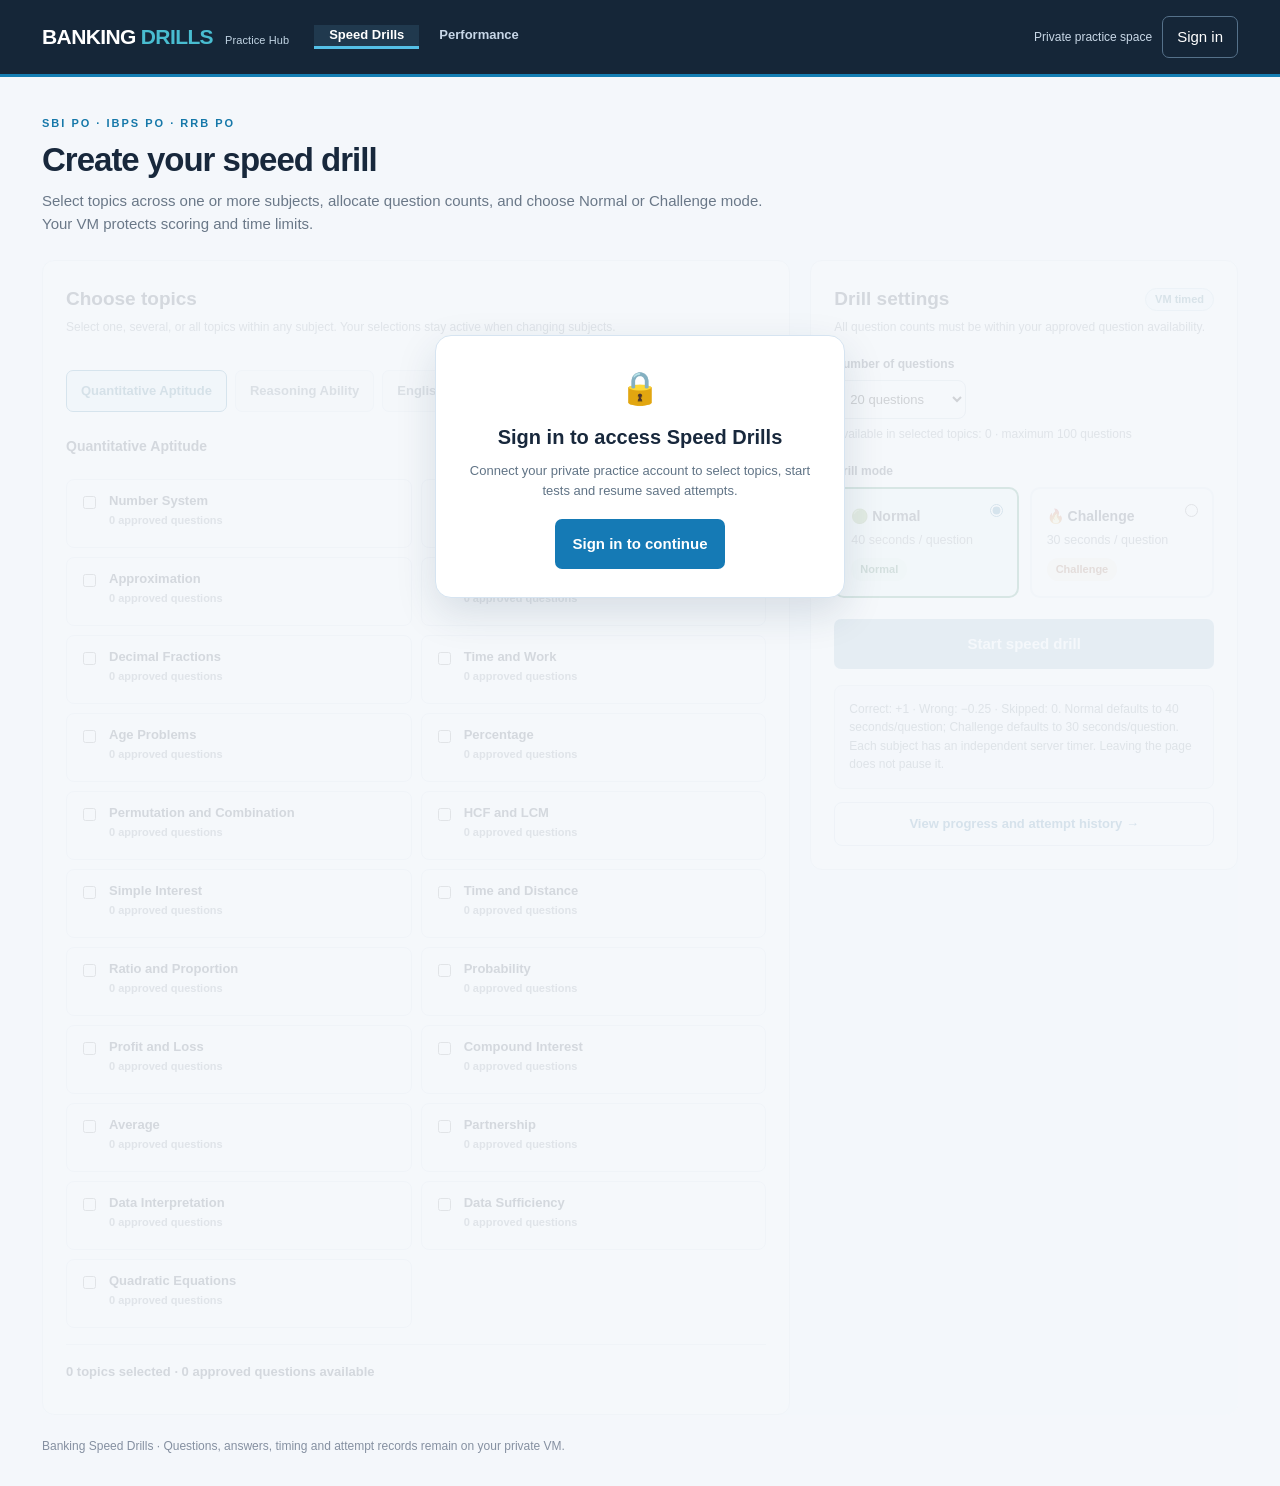
==== commit eda208d3: "adding the upadate 9" ====
--- a/index.html
+++ b/index.html
@@ -19,5 +19,5 @@
 <footer class="foot">Banking Speed Drills · Questions, answers, timing and attempt records remain on your private VM.</footer></main>
 <div class="modal" id="unlock-modal" role="dialog" aria-modal="true" aria-labelledby="unlock-title"><div class="modal-box"><h2 id="unlock-title">Unlock private practice</h2><p class="hint">One-time connection on each device using your VM member credentials. No public registration.</p><form id="unlock-form"><label for="unlock-email">Account email<input type="email" id="unlock-email" required autocomplete="username" placeholder="Your VM member email"></label><label for="unlock-password">Password<input type="password" id="unlock-password" required autocomplete="current-password" placeholder="Private password"></label><div class="form-error" id="unlock-error"></div><div class="actions"><button class="secondary" type="button" id="close-unlock">Cancel</button><button class="primary" type="submit" id="submit-unlock">Connect & Sync</button></div></form></div></div>
 <div class="modal" id="start-modal" role="dialog" aria-modal="true" aria-labelledby="start-title"><div class="modal-box"><h2 id="start-title">Ready to start?</h2><div id="start-summary" class="start-summary"></div><p class="hint">Your timer begins after you accept the instructions and select “I am ready to begin”. Closing the browser does not pause the timer.</p><p class="start-warning" id="unfinished-warning" hidden></p><div class="form-error" id="start-error"></div><div class="actions"><button class="secondary" id="cancel-start" type="button">Back</button><button class="primary" id="confirm-start" type="button">Start drill now</button></div></div></div>
-<script src="config.js"></script><script src="js/drill-api.js?v=12"></script><script src="js/drill-home.js?v=14"></script>
+<script src="config.js"></script><script src="js/drill-api.js?v=12"></script><script src="js/drill-home.js?v=15"></script>
 </body></html>
